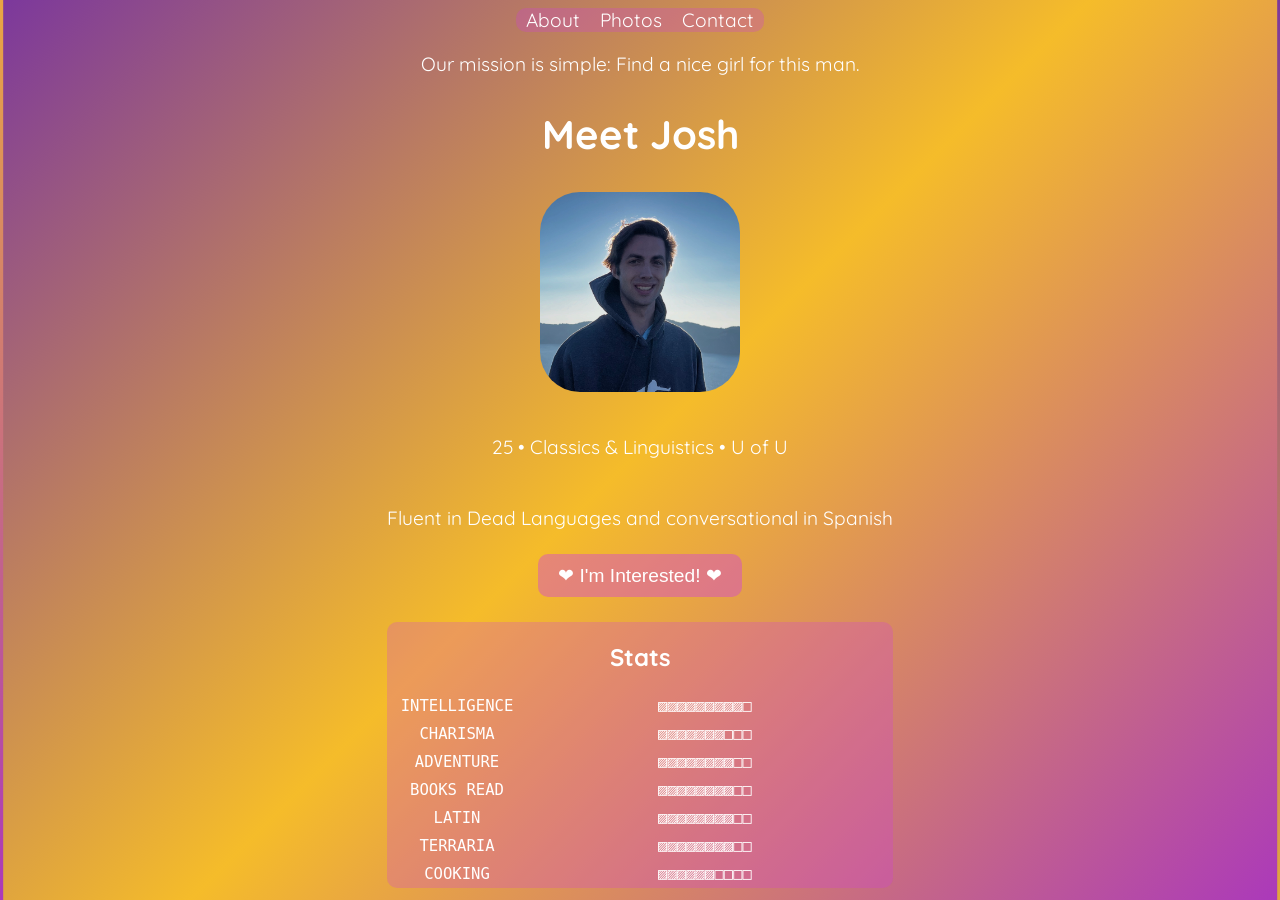
==== index.html @ e9d991fd "Intial Commit" ====
<!DOCTYPE html>
<html lang="en">
<head>
    <meta charset="UTF-8">
    <meta name="viewport" content="width=device-width, initial-scale=1.0">
    <title>Joshua's Dating Profile</title>
    <link rel="stylesheet" href="style.css">
    <link rel="stylesheet" href="about.css">

    <link rel="preconnect" href="https://fonts.googleapis.com">
    <link rel="preconnect" href="https://fonts.gstatic.com" crossorigin>
    <link href="https://fonts.googleapis.com/css2?family=Quicksand:wght@300..700&display=swap" rel="stylesheet">

    <script src="script.js" defer></script>
</head>
<body>
    <header class="navbar">
        <nav class="nav">
            <ul style="list-style-type: none;" class="nav-links">
                <li><a href="index.html">About</a></li>
                <li><a href="photos.html">Photos</a></li>
                <li><a href="contact.html">Contact</a></li>
            </ul>
        </nav>
    </header>

    <section class="intro">
        <subtitle>Our mission is simple: Find a nice girl for this man.</subtitle>
        <h1 class="title">Meet Josh</h1>
        <img id="profile-pic" src="assets/images/josh_crater_lake_square.jpg" alt="Joshua's Profile Picture">
        <p>25 • Classics & Linguistics • U of U</p>
        <p> Fluent in Dead Languages and conversational in Spanish </p>

        <a href="https://docs.google.com/forms/d/e/1FAIpQLSfFj1gP4pev9M8Qpjw6A7nRNFiEahWG5JtJa-2aMtRzZuJAkw/viewform?usp=header" target="_blank" rel="noopener noreferrer">
            <button>❤︎⁠ I'm Interested! ❤︎⁠</button>
        </a>
    </section>

    <section id="stats">
        <h2>Stats</h2>
        <ul style="list-style-type: none;" id="stats-list">
            <li><span>INTELLIGENCE</span><span>▨▨▨▨▨▨▨▨▨□</span></li>
            <li><span>CHARISMA</span><span>▨▨▨▨▨▨▨□□□</span></li>
            <li><span>ADVENTURE</span><span>▨▨▨▨▨▨▨▨□□</span></li>
            <li><span>BOOKS READ</span><span>▨▨▨▨▨▨▨▨□□</span></li>
            <li><span>LATIN</span><span>▨▨▨▨▨▨▨▨□□</span></li>
            <li><span>TERRARIA</span><span>▨▨▨▨▨▨▨▨□□ </span></li>
            <li><span>COOKING</span><span>▨▨▨▨▨▨□□□□ </span></li>
        </ul>
    </section>

    
</body>
</html>
---- style.css ----
:root {
    display: flex;
    justify-content: center;
    height: 100vh;
    margin-left: .25vw;
    margin-right: .25vw;
    text-align: center;
    color: #ffffff;
    background-image: linear-gradient(135deg, #7c389c 0%, #f5bc2a 50%, #ab39ba 100%);

    font-family: 'Quicksand', sans-serif;
}

h1 {
    font-size: 2.5em;
}

subtitle {
    font-size: 1.2em;
    margin-top: 20px;
}

ul {
  list-style-type: none;
  padding: 0;              /* ⬅️ Removes the hidden bullet space */
  margin: 0;               /* ⬅️ Prevents unexpected spacing issues */
  display: flex;
  justify-content: space-around;
}

p {
    font-size: 1.2em;
    line-height: 1.6;
    max-width: 600px;
    margin: 20px auto;
}

button {
    background-color: rgba(207, 59, 227, 0.4);
    color: #ffffff;
    border: none;
    padding: 10px 20px;
    font-size: 1.2em;
    border-radius: 10px;
    cursor: pointer;
    transition: background-color 0.3s ease;
}

button:hover {
    background-color: #961a92;
    color:#f7e1aa;
}

.nav {
    display: flex;
    justify-content: center;
}

.nav-links {
    display: flex;
    flex-direction: row;
    justify-content: space-around;
    gap: 20px;
    max-width: 600px;
    padding-left: 10px;
    padding-right: 10px;

    background-color: rgba(207, 59, 227, 0.25);
    border-radius: 10px;
}

.nav-links a {
    text-decoration: none;
    color: #ffffff;
    font-size: 1.2em;
    transition: color 0.3s ease;
}

.nav-links a:hover {
    color: #f3ca23;
    transform: scale(1.25);
}
---- about.css ----
.intro {
    display: flex;
    flex-direction: column;
    align-items: center;
}

#profile-pic {
    height: 15vw;
    min-height: 200px;
    width:  auto;
    border-radius: 20%;
    margin-bottom: 20px;
}

#stats {
    display: flex;
    flex-direction: column;
    justify-content: center;
    background-color: rgba(207, 59, 227, 0.25);
    border-radius: 10px;
    margin-top: 25px;
    margin-left: 0;
    margin-right: 0;
    padding-top: 0px;
}

#stats-list {
    list-style-type: none;
    display: flex;
    flex-direction: column;
    align-items: stretch;
    padding-left: 10px;
    padding-right: 10px;
}

#stats-list li {
    display: grid;
    grid-template-columns: 120px 1fr;
    /* display: flex; */
    /* justify-content: space-between; */
    gap: 10px;
    margin: 5px 0;
    font-size: 1.2em;
    font-family: monospace;
}
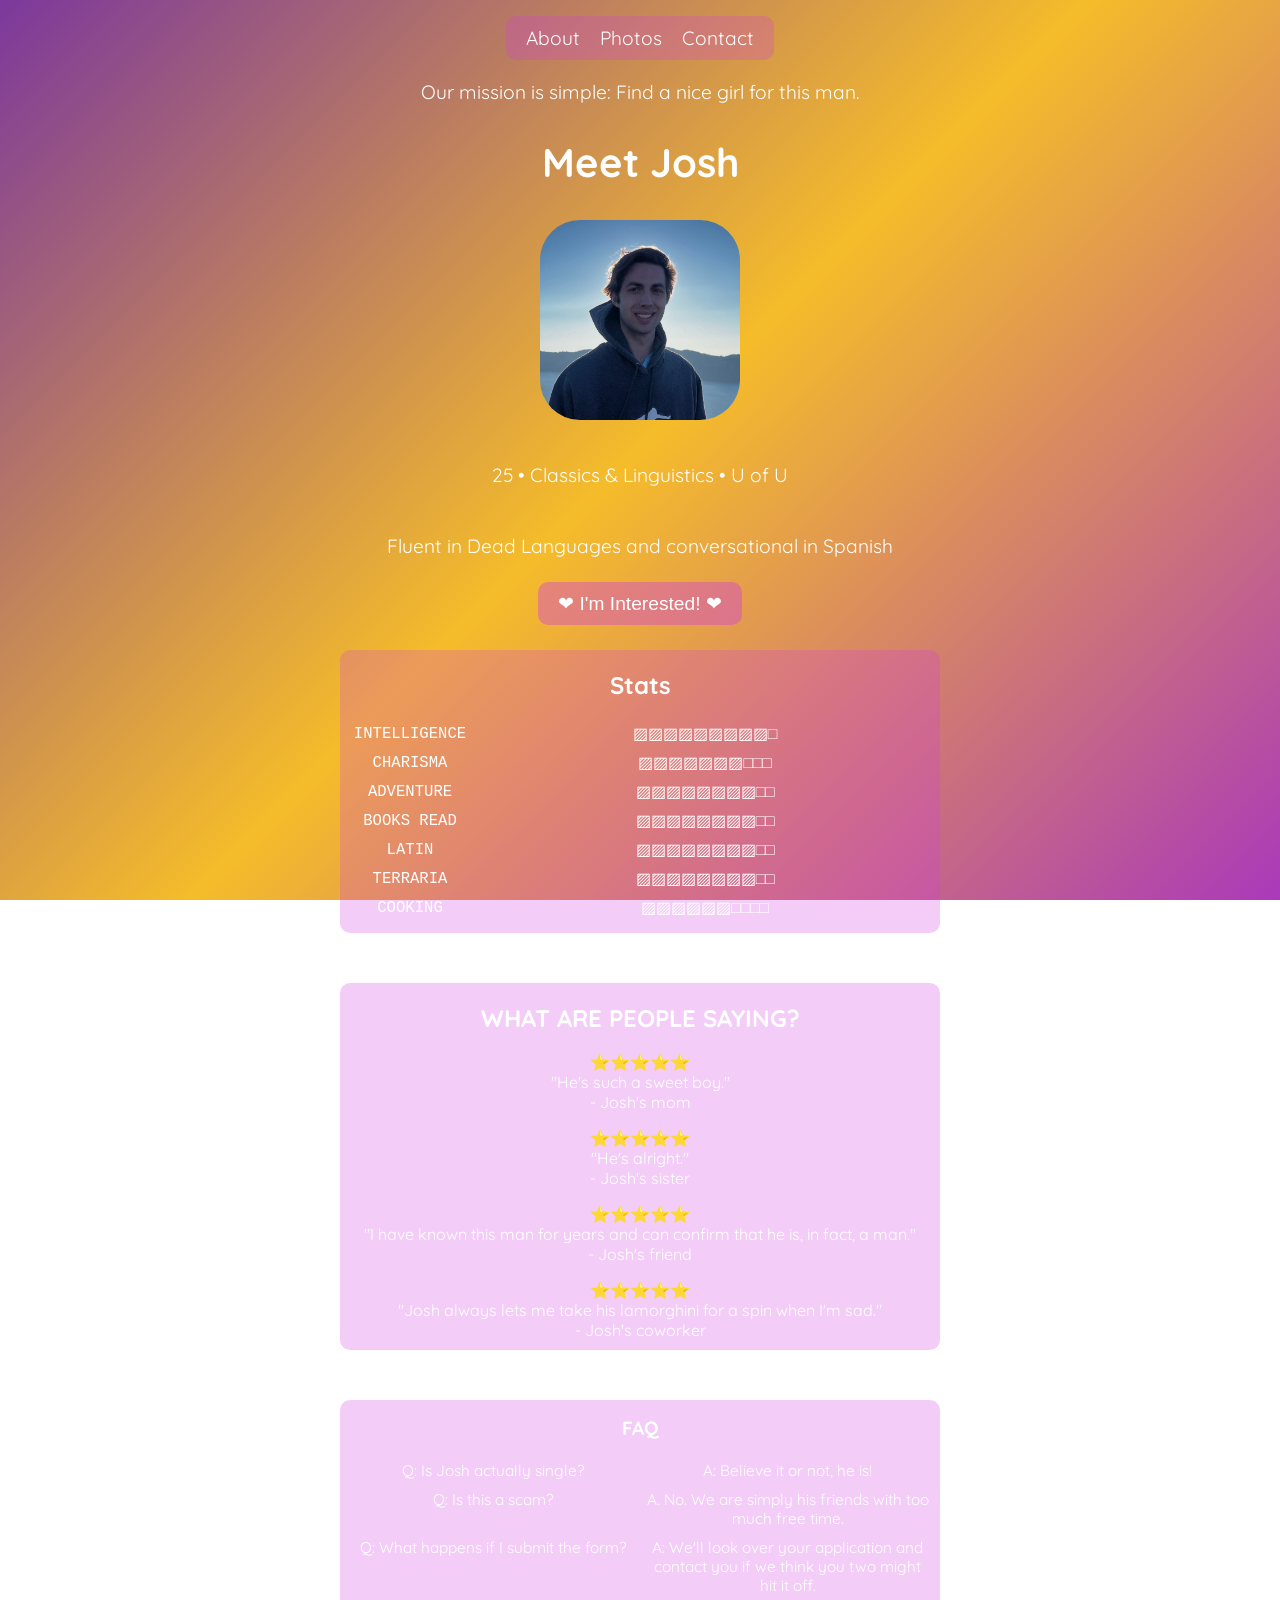
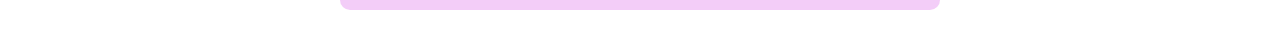
==== commit bbc5d97f: "Cleaned up formatting, especially for mobile readability and added the review section." ====
--- a/index.html
+++ b/index.html
@@ -16,7 +16,7 @@
 <body>
     <header class="navbar">
         <nav class="nav">
-            <ul style="list-style-type: none;" class="nav-links">
+            <ul class="nav-links">
                 <li><a href="index.html">About</a></li>
                 <li><a href="photos.html">Photos</a></li>
                 <li><a href="contact.html">Contact</a></li>
@@ -29,7 +29,7 @@
         <h1 class="title">Meet Josh</h1>
         <img id="profile-pic" src="assets/images/josh_crater_lake_square.jpg" alt="Joshua's Profile Picture">
         <p>25 • Classics & Linguistics • U of U</p>
-        <p> Fluent in Dead Languages and conversational in Spanish </p>
+        <p>Fluent in Dead Languages and conversational in Spanish</p>
 
         <a href="https://docs.google.com/forms/d/e/1FAIpQLSfFj1gP4pev9M8Qpjw6A7nRNFiEahWG5JtJa-2aMtRzZuJAkw/viewform?usp=header" target="_blank" rel="noopener noreferrer">
             <button>❤︎⁠ I'm Interested! ❤︎⁠</button>
@@ -38,14 +38,33 @@
 
     <section id="stats">
         <h2>Stats</h2>
-        <ul style="list-style-type: none;" id="stats-list">
+        <ul id="stats-list">
             <li><span>INTELLIGENCE</span><span>▨▨▨▨▨▨▨▨▨□</span></li>
             <li><span>CHARISMA</span><span>▨▨▨▨▨▨▨□□□</span></li>
             <li><span>ADVENTURE</span><span>▨▨▨▨▨▨▨▨□□</span></li>
             <li><span>BOOKS READ</span><span>▨▨▨▨▨▨▨▨□□</span></li>
             <li><span>LATIN</span><span>▨▨▨▨▨▨▨▨□□</span></li>
-            <li><span>TERRARIA</span><span>▨▨▨▨▨▨▨▨□□ </span></li>
-            <li><span>COOKING</span><span>▨▨▨▨▨▨□□□□ </span></li>
+            <li><span>TERRARIA</span><span>▨▨▨▨▨▨▨▨□□</span></li>
+            <li><span>COOKING</span><span>▨▨▨▨▨▨□□□□</span></li>
+        </ul>
+    </section>
+
+    <section id="reviews">
+        <h2>WHAT ARE PEOPLE SAYING?</h2>
+        <ul id="reviews-list">
+           <li>⭐⭐⭐⭐⭐<br>"He's such a sweet boy."<br>- Josh's mom</li>
+           <li>⭐⭐⭐⭐⭐<br>"He's alright."<br>- Josh's sister</li>
+           <li>⭐⭐⭐⭐⭐<br>"I have known this man for years and can confirm that he is, in fact, a man."<br>- Josh's friend</li>
+           <li>⭐⭐⭐⭐⭐<br>"Josh always lets me take his lamorghini for a spin when I'm sad."<br>- Josh's coworker</li>
+        </ul>
+    </section>
+
+    <section id="FAQ">
+        <h2>FAQ</h2>
+        <ul id="faq-list">
+            <li><span>Q: Is Josh actually single?</span><span>A: Believe it or not, he is!</span></li>
+            <li><span>Q: Is this a scam?</span><span>A. No. We are simply his friends with too much free time.</span></li>
+            <li><span>Q: What happens if I submit the form?</span><span>A: We'll look over your application and contact you if we think you two might hit it off.</span></li>
         </ul>
     </section>
 
--- a/style.css
+++ b/style.css
@@ -1,14 +1,21 @@
 :root {
     display: flex;
     justify-content: center;
-    height: 100vh;
-    margin-left: .25vw;
-    margin-right: .25vw;
     text-align: center;
     color: #ffffff;
     background-image: linear-gradient(135deg, #7c389c 0%, #f5bc2a 50%, #ab39ba 100%);
+    min-height: 100vh;
+    background-attachment: fixed;
+    font-family: 'Quicksand', sans-serif;
+}
 
-    font-family: 'Quicksand', sans-serif;
+body {
+    margin: 0;
+    padding: 16px 0;
+    display: flex;
+    flex-direction: column;
+    align-items: center;
+    justify-content: center;
 }
 
 h1 {
@@ -22,8 +29,8 @@
 
 ul {
   list-style-type: none;
-  padding: 0;              /* ⬅️ Removes the hidden bullet space */
-  margin: 0;               /* ⬅️ Prevents unexpected spacing issues */
+  padding: 0;              /* Removes the hidden bullet space */
+  margin: 0;               /* Prevents unexpected spacing issues */
   display: flex;
   justify-content: space-around;
 }
@@ -43,6 +50,7 @@
     font-size: 1.2em;
     border-radius: 10px;
     cursor: pointer;
+    max-width: 100%;
     transition: background-color 0.3s ease;
 }
 
@@ -62,8 +70,8 @@
     justify-content: space-around;
     gap: 20px;
     max-width: 600px;
-    padding-left: 10px;
-    padding-right: 10px;
+    padding: 10px 20px;
+    box-sizing: border-box;
 
     background-color: rgba(207, 59, 227, 0.25);
     border-radius: 10px;
--- a/about.css
+++ b/about.css
@@ -2,44 +2,88 @@
     display: flex;
     flex-direction: column;
     align-items: center;
+    padding: 0 12px;
 }
 
 #profile-pic {
     height: 15vw;
     min-height: 200px;
-    width:  auto;
+    width: auto;
+    max-width: 100%;
     border-radius: 20%;
     margin-bottom: 20px;
 }
 
-#stats {
+/* Shared card styling for the Stats, Reviews, and FAQ sections */
+#stats,
+#reviews,
+#FAQ {
     display: flex;
     flex-direction: column;
     justify-content: center;
+    box-sizing: border-box;
+    width: min(92vw, 600px);
     background-color: rgba(207, 59, 227, 0.25);
     border-radius: 10px;
-    margin-top: 25px;
-    margin-left: 0;
-    margin-right: 0;
-    padding-top: 0px;
+    margin: 25px 0;
+    padding: 0 10px 10px;
 }
 
-#stats-list {
+#FAQ {
+    font-size: .8em;
+}
+
+#stats-list,
+#reviews-list,
+#faq-list {
     list-style-type: none;
     display: flex;
     flex-direction: column;
     align-items: stretch;
-    padding-left: 10px;
-    padding-right: 10px;
+    padding: 0;
+}
+
+#reviews-list {
+    gap: 16px;
 }
 
 #stats-list li {
     display: grid;
     grid-template-columns: 120px 1fr;
-    /* display: flex; */
-    /* justify-content: space-between; */
     gap: 10px;
     margin: 5px 0;
     font-size: 1.2em;
     font-family: monospace;
-}+}
+
+#faq-list li {
+    display: grid;
+    grid-template-columns: 1fr 1fr;
+    gap: 10px;
+    margin: 5px 0;
+    font-size: 1.2em;
+}
+
+/* Phones: tighten stats and stack FAQ questions above answers */
+@media (max-width: 600px) {
+    #stats-list li {
+        grid-template-columns: 95px 1fr;
+        gap: 6px;
+        font-size: 1em;
+    }
+
+    #faq-list li {
+        grid-template-columns: 1fr;
+        gap: 4px;
+        margin: 12px 0;
+        font-size: 1.1em;
+    }
+
+    #faq-list li span:first-child {
+        font-weight: 600;
+    }
+
+    .nav-links {
+        gap: 12px;
+    }
+}
